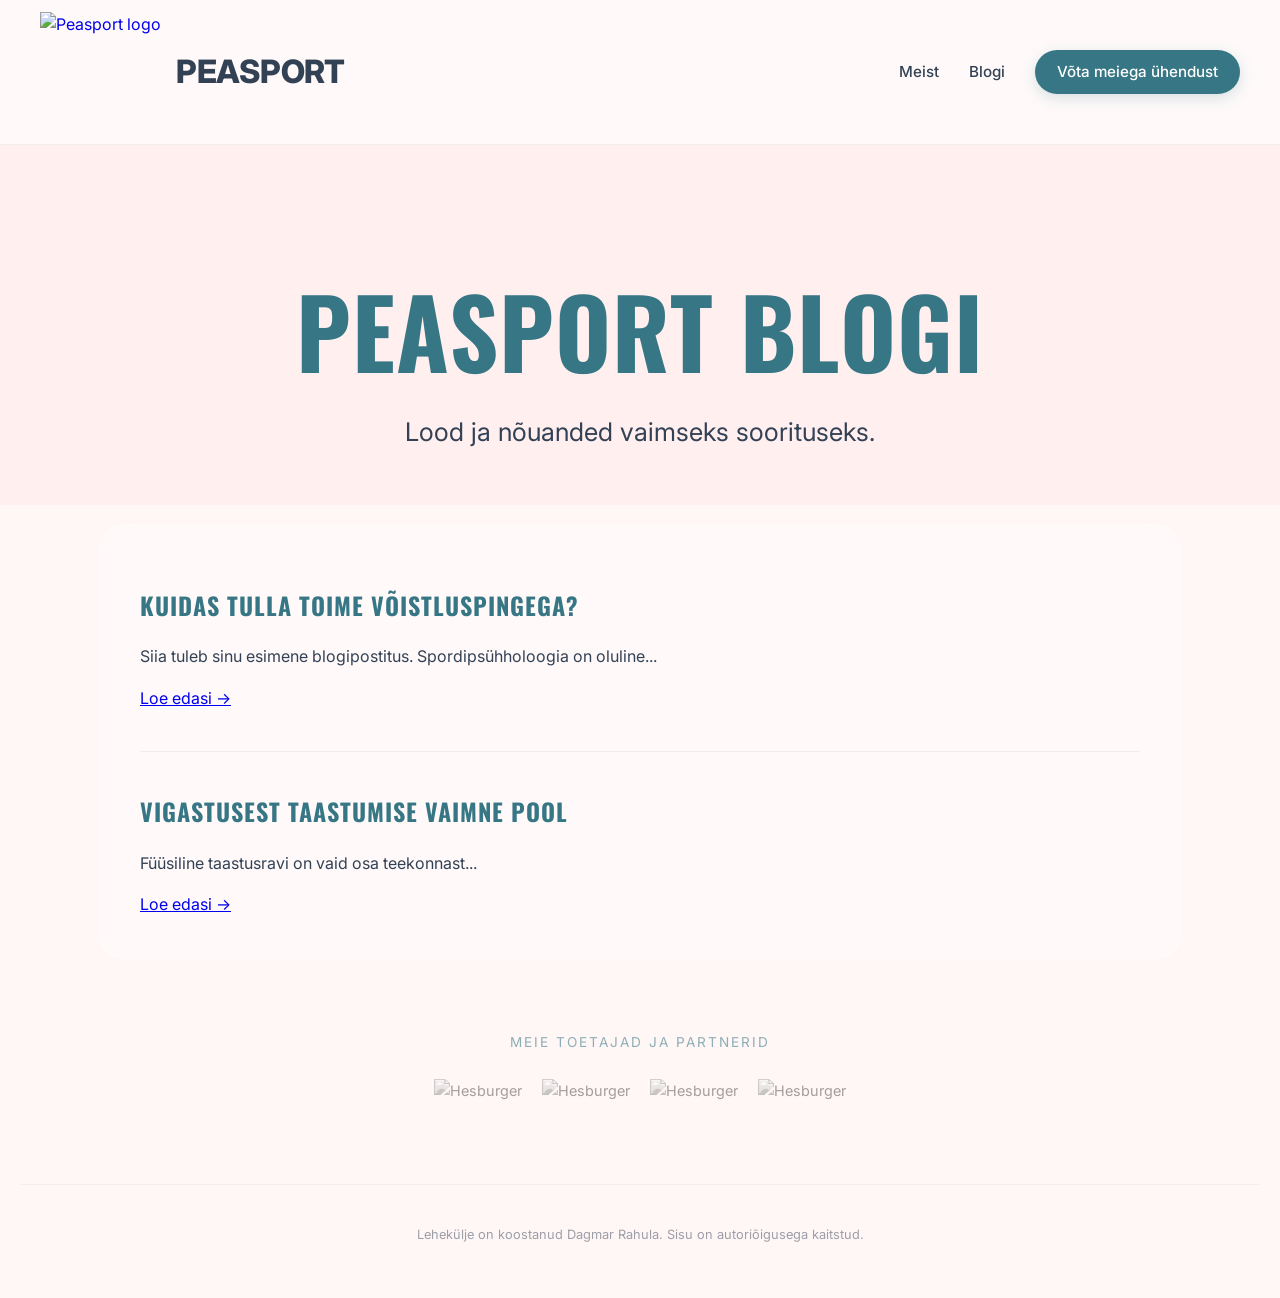
==== blogi.html @ 39c84404 "Merge remote-tracking branch 'origin/Dakku-proov'" ====
<!DOCTYPE html>
<html lang="et">
<head>
    <meta charset="UTF-8">
    <meta name="viewport" content="width=device-width, initial-scale=1.0">
    <title>Blogi - Peasport</title>
    <link rel="stylesheet" href="style.css">
</head>
<body>
    <nav class="navbar">
        <a href="index.html" class="logo-container">
            <img src="pildid/peasport.png" alt="Peasport logo">
            <span class="logo-text">Peasport</span>
        </a>
        <div class="nav-right">
            <a href="meist.html">Meist</a>
            <a href="blogi.html">Blogi</a>
            <a href="index.html#kontakt" class="nav-contact-btn">Võta meiega ühendust</a>
        </div>
    </nav>

    <main class="main-content">
        <section class="hero" style="min-height: 40vh;">
            <h1>Peasport <span class="gradient-text">Blogi</span></h1>
            <p>Lood ja nõuanded vaimseks soorituseks.</p>
        </section>

        <section class="blog-content">
            <div class="glass-container">
                <article class="blog-post">
                    <h2>Kuidas tulla toime võistluspingega?</h2>
                    <p>Siia tuleb sinu esimene blogipostitus. Spordipsühholoogia on oluline...</p>
                    <a href="#" class="read-more">Loe edasi →</a>
                </article>
                <hr style="margin: 40px 0; border: 0; border-top: 1px solid rgba(0,0,0,0.05);">
                <article class="blog-post">
                    <h2>Vigastusest taastumise vaimne pool</h2>
                    <p>Füüsiline taastusravi on vaid osa teekonnast...</p>
                    <a href="#" class="read-more">Loe edasi →</a>
                </article>
            </div>
        </section>
    </main>

    <footer class="footer">
        <div class="footer-partners">
            <p>Meie toetajad ja partnerid</p>
            <div class="partner-logos">
                <img src="pildid/toetaja.png" alt="Hesburger">
                <img src="pildid/toetaja.png" alt="Hesburger">
                <img src="pildid/toetaja.png" alt="Hesburger">
                <img src="pildid/toetaja.png" alt="Hesburger">
            </div>
        </div>
        <p class="copyright">Lehekülje on koostanud Dagmar Rahula. Sisu on autoriõigusega kaitstud.</p>
    </footer>
    <script src="funk.js"></script>
</body>
</html>
---- style.css ----
/* 1. FONDI IMPORT JA MUUTUJAD */
@import url('https://fonts.googleapis.com/css2?family=Inter:wght@400;500;700;800&family=Oswald:wght@500;700&display=swap');

:root {
    --primary-blue: #cff9ff;
    --primary-pink: #f0d8fd;
    --brand-dark: #377684;
    --text-main: #334155;
    --bg-gradient: rgba(255, 197, 197, 0.15);


    /* tausta värvikood #ffc5c5 */

/* 2. ÜLDINE STIIL */
body {
    margin: 0;
    padding: 0;
    font-family: 'Inter', sans-serif;
    background: var(--bg-gradient);
    color: var(--text-main);
    min-height: 100vh;
    line-height: 1.6;
}

h1, h2, h3 {
    font-family: 'Oswald', sans-serif;
    text-transform: uppercase;
    color: var(--brand-dark);
    letter-spacing: 1px;
}

.gradient-text {
    color: var(--brand-dark);
    display: inline-block;
}

/* 3. NAVBAR (Läbikumav ja modernne) */
.navbar {
    display: flex;
    justify-content: space-between;
    align-items: center;
    padding: 12px 40px;
    background-color: rgba(255, 255, 255, 0.4); 
    backdrop-filter: blur(12px);
    -webkit-backdrop-filter: blur(12px);
    border-bottom: 1px solid rgba(0, 0, 0, 0.05);
    width: 100%;
    box-sizing: border-box;
    position: sticky;
    top: 0;
    z-index: 1000;
}

.main-content {
    padding: 0;
    margin: 0;
    max-width: none;
}

.logo-container {
    display: flex;
    align-items: center;
    text-decoration: none;
}

.logo-container img {
    height: 120px;
    width: auto;
    margin-right: 15px;
}

.logo-text {
    font-family: 'League Spartan', 'Inter', sans-serif;
    font-weight: 800;
    font-size: calc(1.7rem + 5px);
    letter-spacing: -0.5px;
    color: var(--text-main);
    text-transform: uppercase;
}

.nav-right {
    display: flex;
    align-items: center;
    gap: 30px;
}

.nav-right a {
    text-decoration: none;
    color: #334155;
    font-weight: 500;
    font-size: 0.95rem;
    transition: all 0.3s ease;
}

.nav-right a:hover {
    color: #ec4899;
}

.nav-contact-btn {
    background: var(--brand-dark);
    color: white !important;
    padding: 10px 22px;
    border-radius: 50px;
    box-shadow: 0 4px 15px rgba(55, 118, 132, 0.2);
}

.nav-contact-btn:hover {
    transform: translateY(-2px);
    box-shadow: 0 6px 20px rgba(55, 118, 132, 0.3);
    filter: brightness(1.1);
}

/* 4. HERO SEKTSIOON (Roosa fookusega taust) */
.hero {
    min-height: 100vh;
    display: flex;
    flex-direction: column;
    justify-content: center; /* Tsentreerib vertikaalselt */
    align-items: center;     /* Tsentreerib horisontaalselt */
    text-align: center;
    padding: 40px;
    margin: 0;
    box-sizing: border-box;
    background: var(--bg-gradient);

}

.hero h1 {
    /* Oluliselt suurem tekst suurte ekraanide jaoks */
    font-size: clamp(3.5rem, 8vw, 6rem); 
    line-height: 1.1;
    margin-bottom: 30px;
    max-width: 1200px; /* Ei lase lausel liiga laiaks minna */
}

.hero p {
    /* Suurem ja loetavam alustekst */
    font-size: clamp(1.2rem, 2vw, 1.8rem);
    max-width: 800px;
    margin: 0 auto;
    color: var(--text-main);
}

/* 5. UUS: MIS ON PEASPORT SEKTIOSON (Hele sinine) */
.about-section {
    margin-top: 0; 
    padding: 80px 30px;
    background-color: rgba(70, 157, 214, 0.4); 
    backdrop-filter: blur(10px);
    padding: 80px 30px;
    margin: -1px 0 0 0;  /* -1px nihutab sektsiooni õrnalt üles, et peita igasugune vahe */
    border-radius: 0;    /* Eemalda ümarad nurgad ülaosast */
    text-align: center;
}

.about-section h2 {
    font-size: 2.2rem;
    margin-bottom: 20px;
}

.about-section p {
    font-size: 1.15rem;
    max-width: 800px;
    margin: 0 auto;
}

/* 6. TEENUSTE JA ISIKUTE KAARDID */
.services {
    display: flex;
    justify-content: center;
    gap: 25px;
    margin-top: 40px;
    flex-wrap: wrap;
}

.service-card, .isik-kaart {
    background: rgba(255, 255, 255, 0.85);
    border-radius: 16px;
    box-shadow: 0 8px 16px rgba(0, 0, 0, 0.05);
    transition: transform 0.3s ease;
}

.service-card:hover, .isik-kaart:hover {
    transform: translateY(-5px);
}

.service-card {
    padding: 30px;
    width: 280px;
    border: 1px solid rgba(255, 255, 255, 0.5);
}

.isik-kaart {
    display: flex;
    max-width: 800px;
    margin: 0 auto 30px auto;
    overflow: hidden;
}

.isik-kaart img {
    width: 220px;
    object-fit: cover;
}

.isik-info {
    padding: 30px;
}

/* 7. KONTAKTIVORM JA NUPUD */
.contact-form {
    background: rgba(255, 255, 255, 0.85);
    padding: 40px;
    border-radius: 20px;
    max-width: 500px;
    margin: 40px auto;
    display: flex;
    flex-direction: column;
    gap: 15px;
}

.contact-form input, .contact-form textarea {
    padding: 12px;
    border: 1px solid #e2e8f0;
    border-radius: 10px;
    font-family: inherit;
}

.cta-button {
    background-color: var(--primary-blue);
    color: white;
    padding: 14px 28px;
    border-radius: 12px;
    text-decoration: none;
    font-weight: bold;
    text-align: center;
    text-transform: uppercase;
    transition: background-color 0.3s;
}

.cta-button:hover {
    background-color: #0284c7;
}

/* 8. HÕLJUV MENÜÜ (FAB) */
.floating-menu {
    position: fixed;
    bottom: 30px;
    right: 30px;
    z-index: 2000;
}

.social-icons {
    display: flex;
    flex-direction: column;
    gap: 12px;
    opacity: 0;
    visibility: hidden;
    transform: translateY(20px);
    transition: all 0.3s ease;
}

.floating-menu:hover .social-icons {
    opacity: 1;
    visibility: visible;
    transform: translateY(0);
}

.fab-button, .icon {
    width: 56px;
    height: 56px;
    border-radius: 50%;
    background-color: var(--brand-dark);
    color: white;
    display: flex;
    justify-content: center;
    align-items: center;
    text-decoration: none;
    box-shadow: 0 4px 12px rgba(0,0,0,0.2);
}

.icon:hover {
    background-color: var(--primary-blue);
}

.footer {
    padding: 40px 20px;
    text-align: center;
    font-size: 0.9rem;
    color: var(--text-main);
    opacity: 0.8;
}

/* --- MILLAL PÖÖRDUDA SEKTIOSON --- */
.when-to-reach-out {
    padding: 80px 40px;
    max-width: 1200px;
    margin: 0 auto;
    text-align: center;
}

.when-to-reach-out h2 {
    font-size: 2.5rem;
    margin-bottom: 50px;
    color: var(--brand-dark);
}

.reach-out-grid {
    display: grid;
    /* Tekitab 3 võrdset tulpa, mobiilis lükkab üksteise alla */
    grid-template-columns: repeat(auto-fit, minmax(300px, 1fr)); 
    gap: 25px;
}

.reach-out-card {
    background: rgba(255, 255, 255, 0.5); /* Läbikumav klaasiefekt */
    backdrop-filter: blur(8px);
    padding: 35px;
    border-radius: 20px;
    border: 1px solid rgba(255, 255, 255, 0.3);
    transition: all 0.3s ease;
    text-align: left; /* Tekst on vasakul nagu su pildil */
}

.reach-out-card:hover {
    transform: translateY(-10px);
    background: rgba(255, 255, 255, 0.8);
    box-shadow: 0 15px 30px rgba(0, 0, 0, 0.05);
}

.reach-out-card h3 {
    font-size: 1.4rem;
    margin-bottom: 15px;
    color: var(--brand-dark);
}

.reach-out-card p {
    font-size: 1rem;
    line-height: 1.6;
    color: var(--text-main);
}

/* --- FOOTER LOGOD --- */
.footer-partners {
    margin-bottom: 40px;
    padding-bottom: 30px;
    border-bottom: 1px solid rgba(0, 0, 0, 0.05); /* Õrn eraldusjoon */
}

.footer-partners p {
    font-size: 0.85rem;
    text-transform: uppercase;
    letter-spacing: 2px;
    color: var(--brand-dark);
    margin-bottom: 25px;
    opacity: 0.7;
}

.partner-logos {
    display: flex;
    justify-content: center; /* Logod keskel */
    align-items: center;
    gap: 20px; /* Vahe logode vahel */
    flex-wrap: wrap; /* Mobiilis lükkab logod mitmele reale */
}

.partner-logos img {
    height: 75px; /* Reguleeri siit logode suurust */
    width: auto;
    filter: grayscale(100%); /* Muudab logod halliks, et oleks elegantsem */
    opacity: 0.6;
    transition: all 0.3s ease;
}

.partner-logos img:hover {
    filter: grayscale(0%); /* Hiirega peale minnes tuleb värv tagasi */
    opacity: 1;
    transform: scale(1.05);
}

.copyright {
    font-size: 0.8rem;
    opacity: 0.6;
}

/* --- KONTAKTEERUMISE SEKTIOSON --- */
.contact-section {
    padding: 80px 20px;
    max-width: 600px; /* Hoiab vormi kitsa ja tsentreerituna */
    margin: 40px auto;
    text-align: center;
}

.contact-section h2 {
    font-size: 2.5rem;
    margin-bottom: 40px;
    color: var(--brand-dark);
}

.contact-form {
    background: rgba(255, 255, 255, 0.4); /* Translucent efekt */
    backdrop-filter: blur(15px);
    padding: 40px;
    border-radius: 24px;
    border: 1px solid rgba(255, 255, 255, 0.3);
    display: flex;
    flex-direction: column;
    gap: 20px;
    text-align: left;
}

.form-group {
    display: flex;
    flex-direction: column;
    gap: 8px;
}

.form-group label {
    font-weight: 600;
    font-size: 0.9rem;
    color: var(--brand-dark);
}

.contact-form input, 
.contact-form textarea {
    padding: 14px;
    border-radius: 12px;
    border: 1px solid rgba(0, 0, 0, 0.1);
    background: rgba(255, 255, 255, 0.8);
    font-family: inherit;
    font-size: 1rem;
    transition: border-color 0.3s;
}

.contact-form input:focus, 
.contact-form textarea:focus {
    outline: none;
    border-color: var(--primary-blue);
    box-shadow: 0 0 0 3px rgba(14, 165, 233, 0.1);
}

.submit-btn {
    background: var(--brand-dark);
    color: white;
    padding: 10px 22px;
    border: none;
    border-radius: 50px;
    font-weight: 700;
    font-size: 1rem;
    cursor: pointer;
    transition: transform 0.3s, box-shadow 0.3s;
    margin-top: 10px;
    box-shadow: 0 4px 15px rgba(55, 118, 132, 0.2);
}

.submit-btn:hover {
    transform: translateY(-2px);
    box-shadow: 0 6px 20px rgba(55, 118, 132, 0.3);
    filter: brightness(1.1);
}

html {
    scroll-behavior: smooth;
}

/* Üldine klaasiefektiga konteiner */
.glass-container {
    background: rgba(255, 255, 255, 0.4); 
    backdrop-filter: blur(15px);
    border-radius: 24px;
    border: 1px solid rgba(255, 255, 255, 0.3);
    padding: 40px;
    margin: 20px auto;
    max-width: 1000px;
}

/* Gradiendiga tekst, mida nägime su heros */
.gradient-text {
    color: var(--brand-dark);
    font-weight: 800;
}

/* --- PORTREE- JA KITSAM MEESKONNA KAART --- */
.team-member-card {
    display: flex;
    gap: 40px;
    background: rgba(255, 255, 255, 0.4);
    backdrop-filter: blur(15px);
    padding: 35px;
    border-radius: 24px;
    border: 1px solid rgba(255, 255, 255, 0.3);
    margin-bottom: 30px;
    align-items: flex-start;
}

/* Vasak tulp: Kitsam (200px) */
.member-sidebar {
    width: 200px; /* Vähendatud laius */
    flex-shrink: 0;
    text-align: center; /* Sisu tsentreerimine pildi alla */
}

/* Püstine pilt */
.member-img {
    width: 100%;
    height: 250px; /* Sundib portree kõrguse */
    aspect-ratio: 4 / 5; /* Sundib portree aspekti */
    object-fit: cover; /* Vältib moonutusi */
    border-radius: 16px;
    margin-bottom: 12px; /* Väiksem marginaal */
    box-shadow: 0 8px 15px rgba(0,0,0,0.1);
}

.member-sidebar h3 {
    font-size: 1.3rem; /* Väiksem font */
    margin-bottom: 4px; /* Väiksem marginaal */
    color: var(--brand-dark);
}

.degree {
    font-size: 0.8rem; /* Väiksem font */
    font-weight: 600;
    color: var(--primary-blue);
    margin-bottom: 12px; /* Väiksem marginaal */
}

.member-socials {
    display: flex;
    justify-content: center;
    gap: 8px; /* Kompaktsem vahe */
    width: 100%; /* Võtab tulba laiuse */
    padding: 0 10px; /* Väike polsterdus */
}

.social-icon {
    font-size: 0.75rem; /* Väiksem font */
    text-decoration: none;
    color: var(--primary-pink);
    border: 1px solid var(--primary-pink);
    padding: 3px 8px; /* Kompaktsem polsterdus */
    border-radius: 20px;
    transition: 0.3s;
    flex: 1; /* Nupud võtavad võrdse ruumi, kuid kitsas konteineris */
    max-width: 60px; /* Piirab nupu laiust */
}

.social-icon:hover {
    background: var(--primary-pink);
    color: white;
}

/* Parem tulp: Tekst */
.member-content {
    flex-grow: 1;
    padding-top: 5px;
}

.member-content p {
    margin-bottom: 20px;
    line-height: 1.7;
    text-align: left;
    color: #334155;
}

/* Mobiili vaade */
@media (max-width: 768px) {
    .team-member-card {
        flex-direction: column;
        align-items: center;
        gap: 20px;
    }
    .member-sidebar {
        width: 100%;
        max-width: 300px; /* Piirab laiust mobiilis */
    }
    .member-img {
        height: auto;
        aspect-ratio: unset;
    }
}

/* --- INSTAGRAMI GRIDI STIILID --- */
.instagram-section {
    padding: 80px 40px;
    background: rgba(255, 255, 255, 0.2);
    backdrop-filter: blur(5px);
    text-align: center;
}

.section-header {
    margin-bottom: 40px;
}

.section-header h2 {
    font-size: 2.2rem;
    margin-bottom: 5px;
}

.section-header p {
    font-weight: 600;
    color: var(--primary-pink);
    letter-spacing: 1px;
}

.instagram-grid {
    display: grid;
    /* 5 veergu suurel ekraanil, 2 veergu mobiilis */
    grid-template-columns: repeat(2, 1fr);
    gap: 15px;
    max-width: 1200px;
    margin: 0 auto;
}

@media (min-width: 768px) {
    .instagram-grid {
        grid-template-columns: repeat(3, 1fr);
    }
}

@media (min-width: 1024px) {
    .instagram-grid {
        grid-template-columns: repeat(5, 1fr);
    }
}

.insta-card {
    position: relative;
    aspect-ratio: 4/5;
    overflow: hidden;
    border-radius: 12px;
    background: #f1f5f9;
    box-shadow: 0 4px 12px rgba(0, 0, 0, 0.05);
    transition: transform 0.3s ease;
}

.insta-card img {
    width: 100%;
    height: 100%;
    object-fit: cover;
    transition: transform 0.5s ease;
}

.insta-card:hover {
    transform: translateY(-5px);
}

.insta-card:hover img {
    transform: scale(1.1);
}

.insta-overlay {
    position: absolute;
    inset: 0;
    background: rgba(0, 0, 0, 0.3);
    display: flex;
    align-items: center;
    justify-content: center;
    opacity: 0;
    transition: opacity 0.3s ease;
}

.insta-card:hover .insta-overlay {
    opacity: 1;
}

.instagram-footer {
    margin-top: 40px;
}

.insta-btn {
    display: inline-block;
    padding: 12px 30px;
    border: 2px solid var(--primary-pink);
    color: var(--primary-pink);
    text-decoration: none;
    font-weight: 700;
    border-radius: 50px;
    transition: all 0.3s ease;
}

.insta-btn:hover {
    background: var(--primary-pink);
    color: white;
    box-shadow: 0 5px 15px rgba(236, 72, 153, 0.3);
}

.loader {
    grid-column: 1 / -1;
    padding: 40px;
    font-style: italic;
    opacity: 0.6;
}
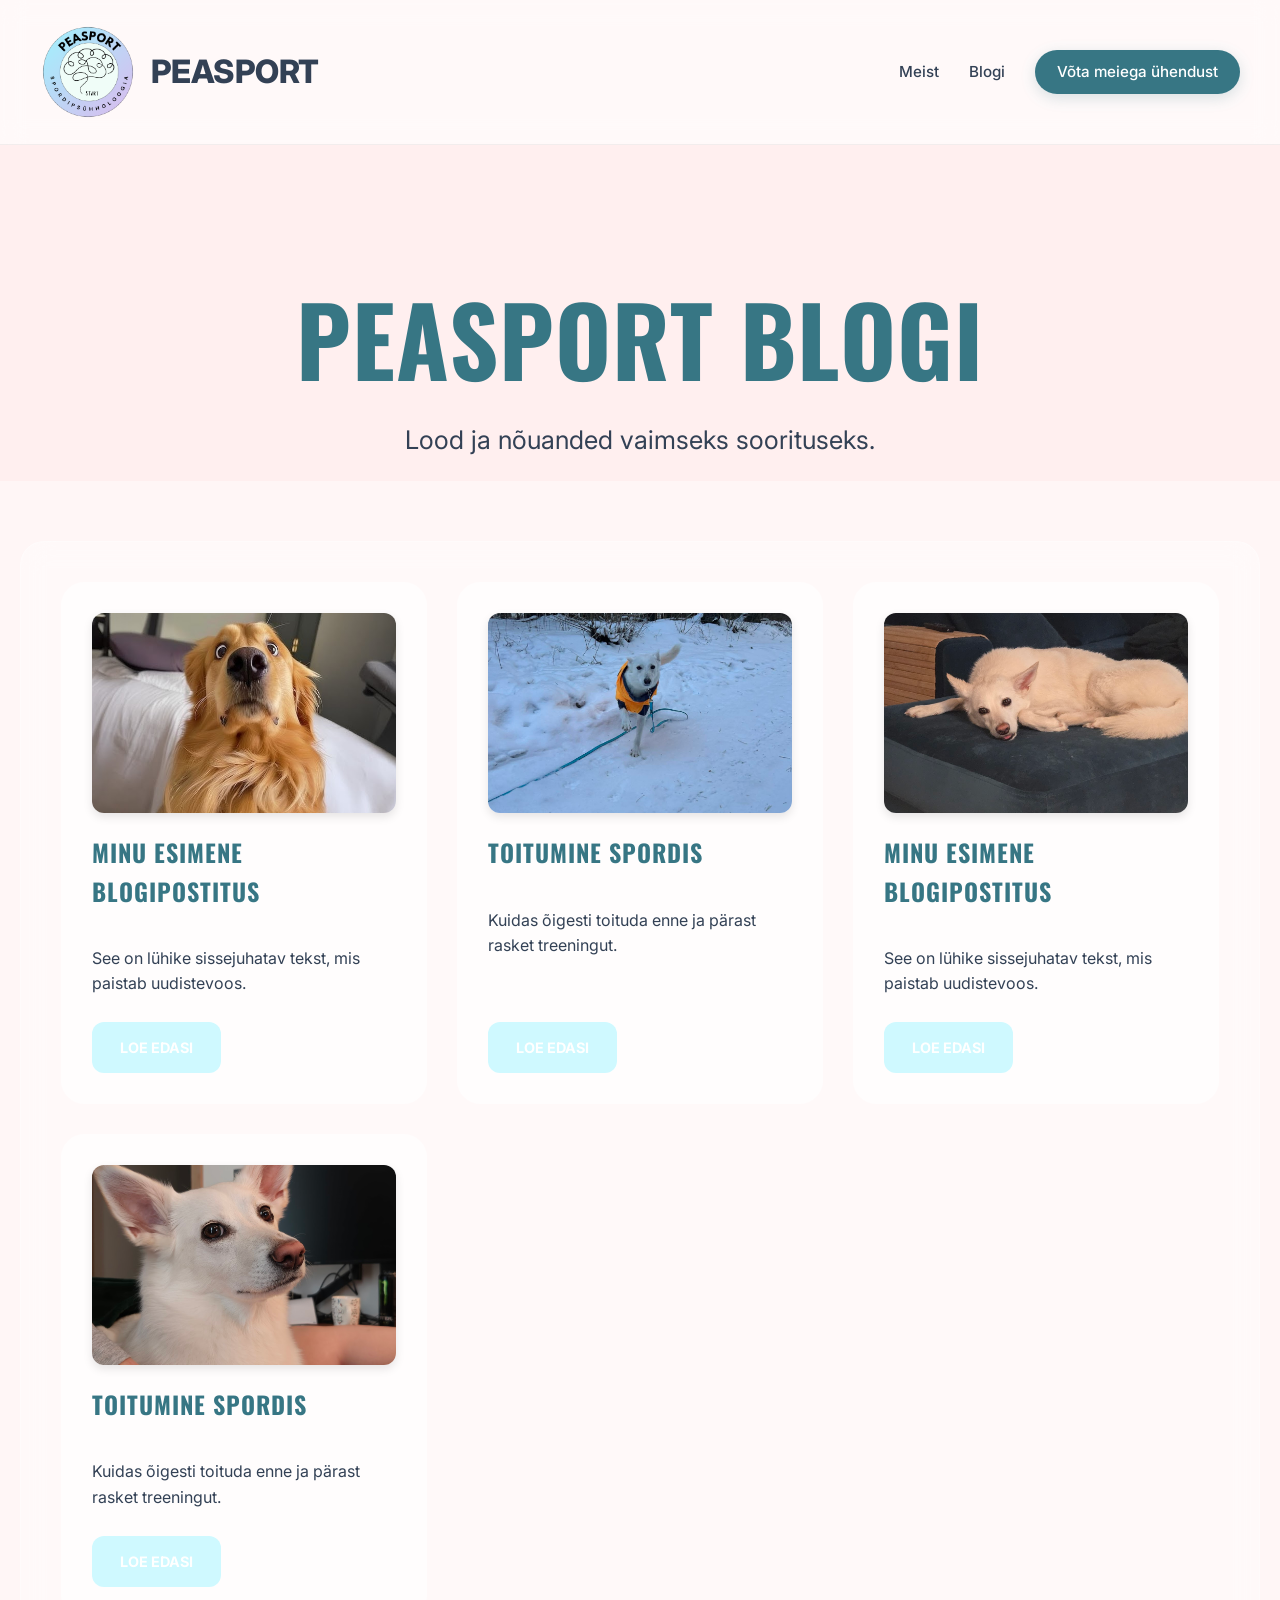
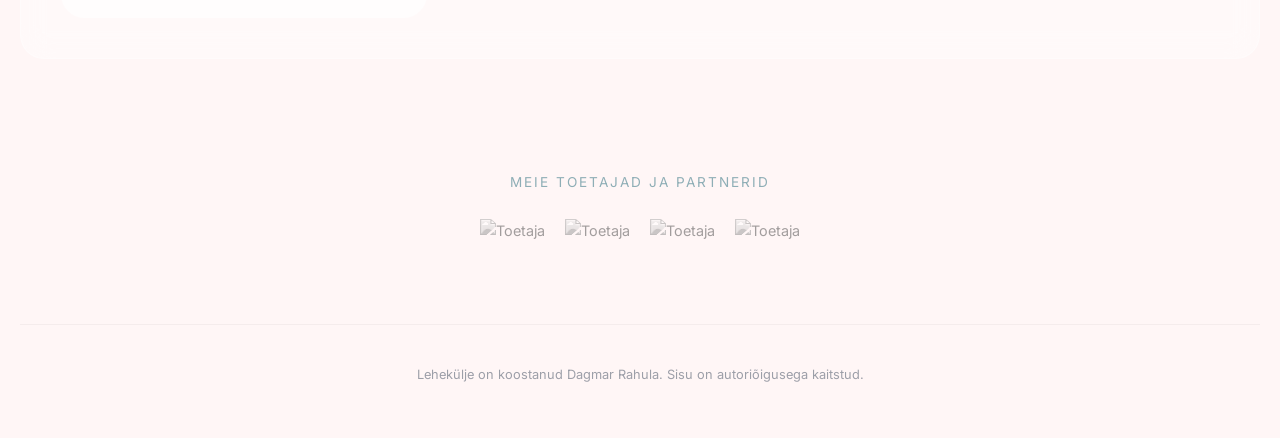
==== commit 79cf20e0: "Blogi prototüüp" ====
--- a/blogi.html
+++ b/blogi.html
@@ -9,7 +9,7 @@
 <body>
     <nav class="navbar">
         <a href="index.html" class="logo-container">
-            <img src="pildid/peasport.png" alt="Peasport logo">
+            <img src="assets/img/peasport.png" alt="Peasport logo">
             <span class="logo-text">Peasport</span>
         </a>
         <div class="nav-right">
@@ -20,24 +20,14 @@
     </nav>
 
     <main class="main-content">
-        <section class="hero" style="min-height: 40vh;">
+        <section id="blog-hero" class="hero" style="min-height: 25vh; padding: 60px 20px 20px;">
             <h1>Peasport <span class="gradient-text">Blogi</span></h1>
             <p>Lood ja nõuanded vaimseks soorituseks.</p>
         </section>
 
-        <section class="blog-content">
-            <div class="glass-container">
-                <article class="blog-post">
-                    <h2>Kuidas tulla toime võistluspingega?</h2>
-                    <p>Siia tuleb sinu esimene blogipostitus. Spordipsühholoogia on oluline...</p>
-                    <a href="#" class="read-more">Loe edasi →</a>
-                </article>
-                <hr style="margin: 40px 0; border: 0; border-top: 1px solid rgba(0,0,0,0.05);">
-                <article class="blog-post">
-                    <h2>Vigastusest taastumise vaimne pool</h2>
-                    <p>Füüsiline taastusravi on vaid osa teekonnast...</p>
-                    <a href="#" class="read-more">Loe edasi →</a>
-                </article>
+        <section class="blog-content" style="padding: 40px 20px;">
+            <div id="blog-container" class="glass-container" style="text-align: center; min-height: 200px;">
+                <p>Laen postitusi...</p>
             </div>
         </section>
     </main>
@@ -46,14 +36,19 @@
         <div class="footer-partners">
             <p>Meie toetajad ja partnerid</p>
             <div class="partner-logos">
-                <img src="pildid/toetaja.png" alt="Hesburger">
-                <img src="pildid/toetaja.png" alt="Hesburger">
-                <img src="pildid/toetaja.png" alt="Hesburger">
-                <img src="pildid/toetaja.png" alt="Hesburger">
+                <img src="assets/img/toetaja.png" alt="Toetaja">
+                <img src="assets/img/toetaja.png" alt="Toetaja">
+                <img src="assets/img/toetaja.png" alt="Toetaja">
+                <img src="assets/img/toetaja.png" alt="Toetaja">
             </div>
         </div>
         <p class="copyright">Lehekülje on koostanud Dagmar Rahula. Sisu on autoriõigusega kaitstud.</p>
     </footer>
+    
+    <script src="https://cdn.jsdelivr.net/npm/marked/marked.min.js"></script>
+    
+    <script src="blog-loader.js"></script>
+    
     <script src="funk.js"></script>
 </body>
 </html>
--- a/style.css
+++ b/style.css
@@ -7,8 +7,7 @@
     --brand-dark: #377684;
     --text-main: #334155;
     --bg-gradient: rgba(255, 197, 197, 0.15);
-
-
+}
     /* tausta värvikood #ffc5c5 */
 
 /* 2. ÜLDINE STIIL */
@@ -164,44 +163,6 @@
     margin: 0 auto;
 }
 
-/* 6. TEENUSTE JA ISIKUTE KAARDID */
-.services {
-    display: flex;
-    justify-content: center;
-    gap: 25px;
-    margin-top: 40px;
-    flex-wrap: wrap;
-}
-
-.service-card, .isik-kaart {
-    background: rgba(255, 255, 255, 0.85);
-    border-radius: 16px;
-    box-shadow: 0 8px 16px rgba(0, 0, 0, 0.05);
-    transition: transform 0.3s ease;
-}
-
-.service-card:hover, .isik-kaart:hover {
-    transform: translateY(-5px);
-}
-
-.service-card {
-    padding: 30px;
-    width: 280px;
-    border: 1px solid rgba(255, 255, 255, 0.5);
-}
-
-.isik-kaart {
-    display: flex;
-    max-width: 800px;
-    margin: 0 auto 30px auto;
-    overflow: hidden;
-}
-
-.isik-kaart img {
-    width: 220px;
-    object-fit: cover;
-}
-
 .isik-info {
     padding: 30px;
 }
@@ -470,44 +431,13 @@
     border: 1px solid rgba(255, 255, 255, 0.3);
     padding: 40px;
     margin: 20px auto;
-    max-width: 1000px;
+    max-width: 1200px; /* MUUDETUD: enne oli 1000px */
 }
 
 /* Gradiendiga tekst, mida nägime su heros */
 .gradient-text {
     color: var(--brand-dark);
     font-weight: 800;
-}
-
-/* --- PORTREE- JA KITSAM MEESKONNA KAART --- */
-.team-member-card {
-    display: flex;
-    gap: 40px;
-    background: rgba(255, 255, 255, 0.4);
-    backdrop-filter: blur(15px);
-    padding: 35px;
-    border-radius: 24px;
-    border: 1px solid rgba(255, 255, 255, 0.3);
-    margin-bottom: 30px;
-    align-items: flex-start;
-}
-
-/* Vasak tulp: Kitsam (200px) */
-.member-sidebar {
-    width: 200px; /* Vähendatud laius */
-    flex-shrink: 0;
-    text-align: center; /* Sisu tsentreerimine pildi alla */
-}
-
-/* Püstine pilt */
-.member-img {
-    width: 100%;
-    height: 250px; /* Sundib portree kõrguse */
-    aspect-ratio: 4 / 5; /* Sundib portree aspekti */
-    object-fit: cover; /* Vältib moonutusi */
-    border-radius: 16px;
-    margin-bottom: 12px; /* Väiksem marginaal */
-    box-shadow: 0 8px 15px rgba(0,0,0,0.1);
 }
 
 .member-sidebar h3 {
@@ -546,19 +476,6 @@
 .social-icon:hover {
     background: var(--primary-pink);
     color: white;
-}
-
-/* Parem tulp: Tekst */
-.member-content {
-    flex-grow: 1;
-    padding-top: 5px;
-}
-
-.member-content p {
-    margin-bottom: 20px;
-    line-height: 1.7;
-    text-align: left;
-    color: #334155;
 }
 
 /* Mobiili vaade */
@@ -688,4 +605,175 @@
     padding: 40px;
     font-style: italic;
     opacity: 0.6;
+}
+
+/* --- MEESKONNA LÕPLIK STIIL (VOOLAV TEKST + LAIEMAD KASTID) --- */
+
+#team-container {
+    display: grid;
+    grid-template-columns: 1fr 1fr; /* Sunnib kaks kasti võrdselt laiali */
+    gap: 40px;
+    width: 100%;
+    padding: 10px 0;
+    align-items: start;
+}
+
+.team-member-card {
+    background: rgba(255, 255, 255, 0.4);
+    backdrop-filter: blur(15px);
+    padding: 35px;
+    border-radius: 24px;
+    border: 1px solid rgba(255, 255, 255, 0.3);
+    display: block !important; /* Kohustuslik voolamiseks */
+}
+
+/* Pilt ja nupud ühes kastis vasakul */
+.member-float-box {
+    float: left;
+    width: 210px; /* Fikseeritud laius pildile ja nuppudele */
+    margin: 0 30px 10px 0; /* Suurem vahe pildi ja teksti vahel */
+    text-align: center;
+}
+
+.member-img {
+    width: 100%;
+    height: 280px !important; /* MUUDETUD: Fikseeritud kõrgus teeb pildid IDENTSEKS */
+    object-fit: cover; /* Tagab, et pilt ei läheks näost laiaks/peenikeseks */
+    border-radius: 12px;
+    box-shadow: 0 8px 15px rgba(0,0,0,0.1);
+    margin-bottom: 15px; /* Vahe pildi ja nuppude vahel */
+}
+
+.member-socials {
+    display: flex;
+    justify-content: center;
+    gap: 8px;
+    flex-wrap: wrap; /* Kui ei mahu, lähevad kahereale */
+}
+
+.social-icon {
+    font-size: 0.75rem;
+    text-decoration: none;
+    color: var(--brand-dark);
+    border: 1px solid var(--brand-dark);
+    padding: 5px 12px;
+    border-radius: 20px;
+    font-weight: 600;
+    transition: 0.3s ease;
+}
+
+.social-icon:hover {
+    background: var(--brand-dark);
+    color: white;
+}
+
+/* Nimi, eriala ja tekst */
+.member-name {
+    margin: 0 0 5px 0;
+    font-size: 1.6rem;
+    color: var(--brand-dark);
+    padding-top: 5px;
+}
+
+.degree {
+    display: block;
+    font-size: 0.95rem;
+    font-weight: 600;
+    color: var(--brand-dark);
+    margin-bottom: 20px; /* Teeb tiitli ja põhiteksti vahele ruumi */
+}
+
+.member-content {
+    line-height: 1.6;
+    color: #334155;
+    font-size: 0.95rem;
+}
+
+.member-content p {
+    margin-top: 0;
+}
+
+/* Mobiilivaade */
+@media (max-width: 900px) {
+    #team-container { grid-template-columns: 1fr; }
+    .glass-container { padding: 20px; }
+}
+
+@media (max-width: 650px) {
+    .member-float-box {
+        float: none;
+        width: 100%;
+        margin: 0 0 20px 0;
+    }
+    .member-img {
+        width: 220px; /* Mobiilis teeb pildi natuke kitsamaks */
+        margin: 0 auto 15px auto;
+        display: block;
+    }
+    .team-member-card { text-align: center; }
+}
+
+/* --- PEASPORT OÜ TSENTREERIMINE --- */
+.company-footer {
+    text-align: center;
+    margin-top: 60px;
+    padding: 40px;
+    background: rgba(255, 255, 255, 0.2);
+    border-radius: 20px;
+}
+
+.company-description {
+    max-width: 800px;
+    margin: 0 auto 30px auto;
+    text-align: center;
+}
+
+.company-description h2 {
+    color: var(--brand-dark);
+}
+
+.company-info {
+    display: flex;
+    justify-content: center;
+    gap: 30px;
+    flex-wrap: wrap;
+    font-size: 0.9rem;
+    opacity: 0.9;
+}
+
+/* Mobiilivaade */
+@media (max-width: 768px) {
+    #team-container { grid-template-columns: 1fr; }
+    .member-img { width: 100%; height: auto; aspect-ratio: 4/5; float: none; margin: 0 0 20px 0; }
+    .team-member-card { text-align: center; }
+    .member-socials { justify-content: center; }
+}
+
+/* Blogi täisvaate stiilid */
+.blog-post-full {
+    text-align: left;
+    background: rgba(255, 255, 255, 0.7);
+    backdrop-filter: blur(15px);
+    padding: 60px; /* Rohkem ruumi ümber teksti */
+    border-radius: 32px;
+    box-shadow: 0 15px 40px rgba(0, 0, 0, 0.05);
+    font-size: 1.15rem; /* Veidi suurem tekst mugavaks lugemiseks */
+    line-height: 1.8;
+    color: var(--text-main);
+}
+
+/* Pildid blogi teksti sees */
+.blog-post-full img {
+    max-width: 100%; /* Pilt ei lähe kunagi kastist välja */
+    height: auto;
+    display: block;
+    margin: 30px auto; /* Paigutab pildi keskele ja teeb vahet tekstiga */
+    border-radius: 16px;
+    box-shadow: 0 8px 20px rgba(0, 0, 0, 0.1);
+}
+
+/* Pealkirjad postituse sees */
+.blog-post-full h1, .blog-post-full h2 {
+    margin-top: 40px;
+    margin-bottom: 20px;
 }
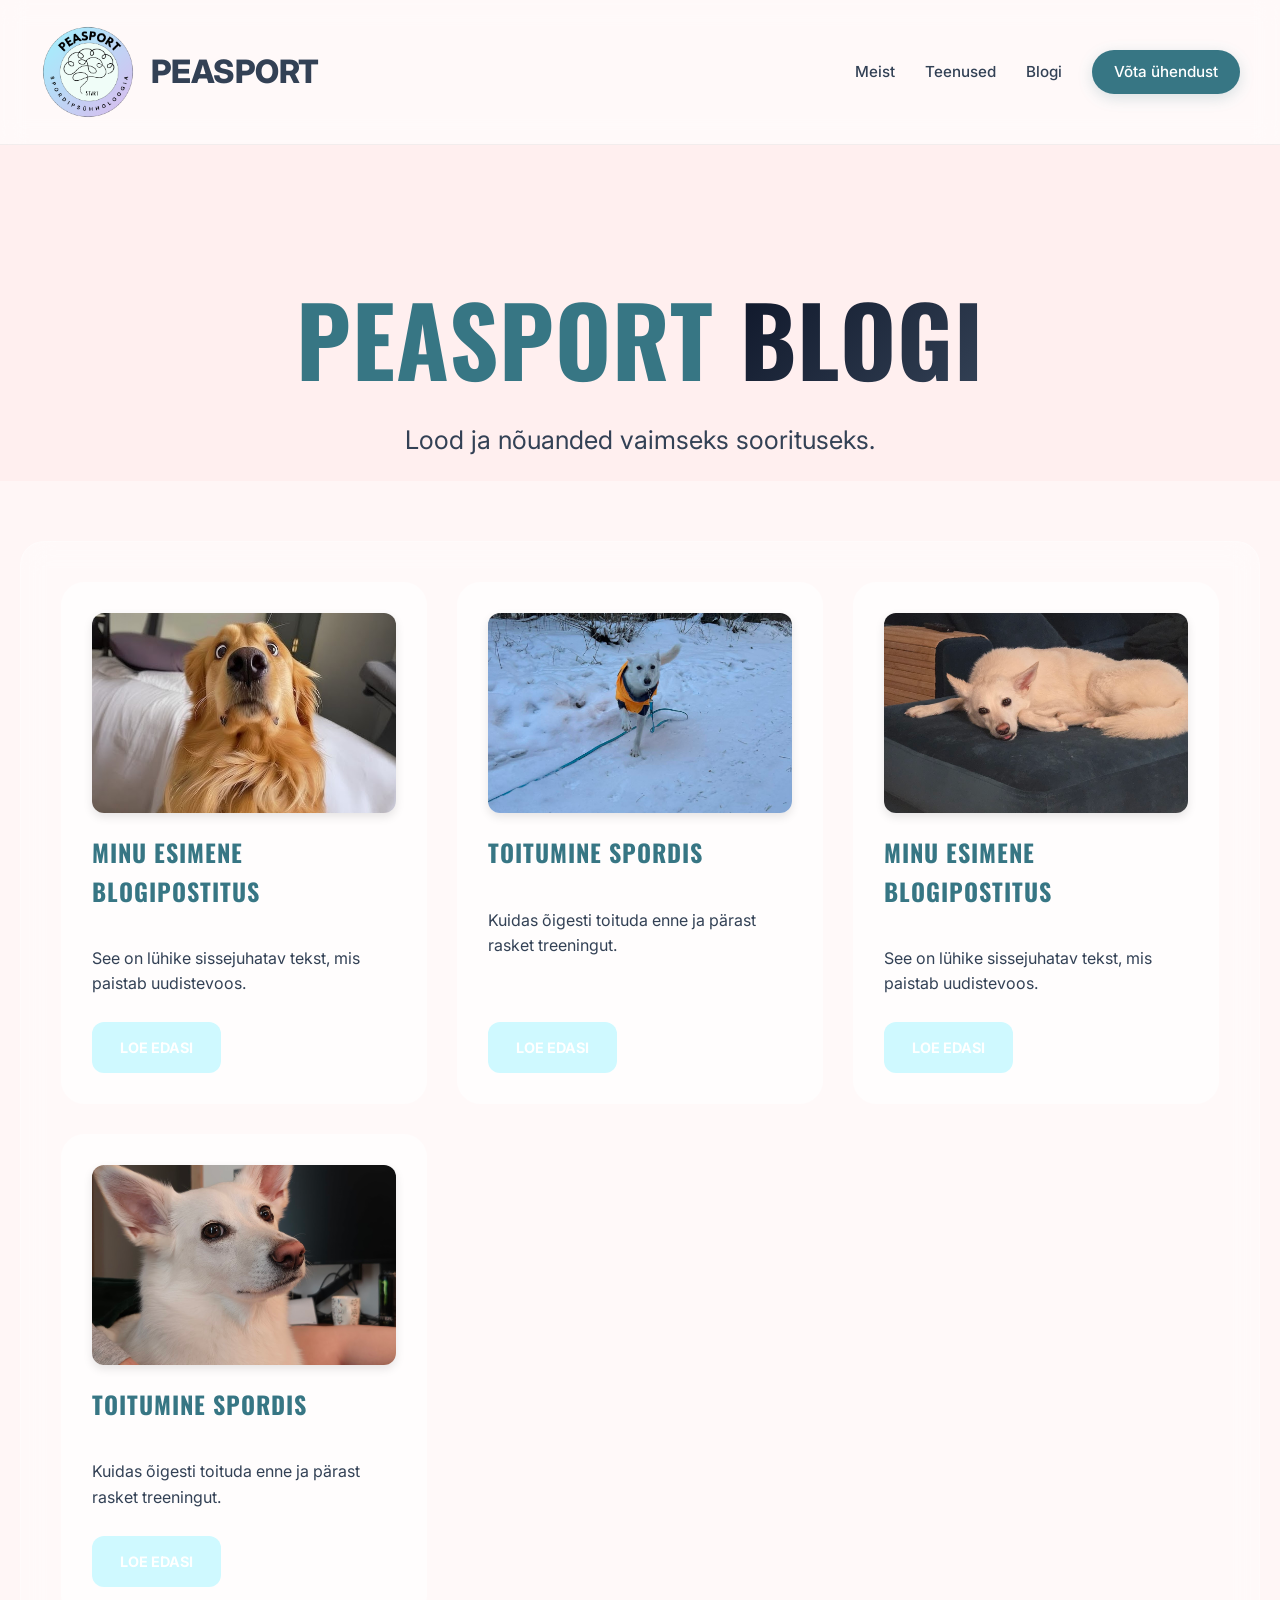
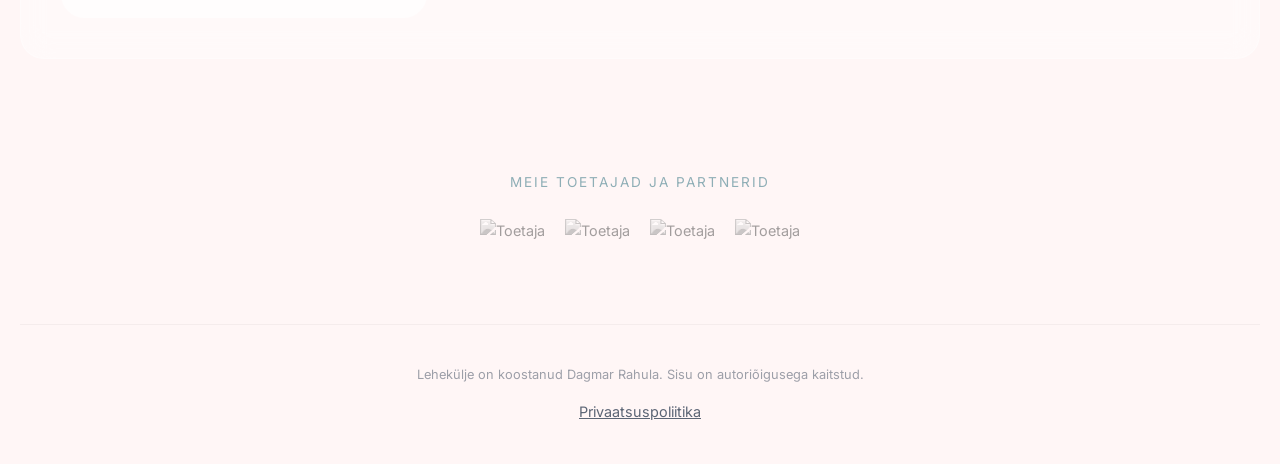
==== commit f3464755: "Teenused prototüüp" ====
--- a/blogi.html
+++ b/blogi.html
@@ -14,8 +14,9 @@
         </a>
         <div class="nav-right">
             <a href="meist.html">Meist</a>
+            <a href="teenused.html">Teenused</a>
             <a href="blogi.html">Blogi</a>
-            <a href="index.html#kontakt" class="nav-contact-btn">Võta meiega ühendust</a>
+            <a href="index.html#kontakt" class="nav-contact-btn">Võta ühendust</a>
         </div>
     </nav>
 
@@ -43,6 +44,9 @@
             </div>
         </div>
         <p class="copyright">Lehekülje on koostanud Dagmar Rahula. Sisu on autoriõigusega kaitstud.</p>
+        <div class="footer-privacy">
+            <a href="privaatsus.html">Privaatsuspoliitika</a>
+        </div>
     </footer>
     
     <script src="https://cdn.jsdelivr.net/npm/marked/marked.min.js"></script>
--- a/style.css
+++ b/style.css
@@ -776,4 +776,136 @@
 .blog-post-full h1, .blog-post-full h2 {
     margin-top: 40px;
     margin-bottom: 20px;
+}
+
+/* --- TEENUSED: LINEAARNE SCROLL --- */
+.services-list {
+    display: flex;
+    flex-direction: column;
+    gap: 60px;
+    margin-bottom: 80px;
+}
+
+.service-row {
+    display: flex;
+    align-items: center;
+    gap: 50px;
+    background: rgba(255, 255, 255, 0.4);
+    backdrop-filter: blur(15px);
+    padding: 40px;
+    border-radius: 24px;
+    border: 1px solid rgba(255, 255, 255, 0.3);
+    box-shadow: 0 10px 30px rgba(0,0,0,0.05);
+}
+
+/* Vahetab pildi ja teksti asukohta üle ühe */
+.service-row.reverse {
+    flex-direction: row-reverse;
+}
+
+.service-text {
+    flex: 1;
+    text-align: left;
+}
+
+.service-text h2 {
+    font-size: 2rem;
+    margin-top: 0;
+    margin-bottom: 15px;
+}
+
+.service-text p {
+    color: var(--text-main);
+    line-height: 1.7;
+    font-size: 1.05rem;
+}
+
+.service-img-container {
+    flex: 1;
+}
+
+.service-img-container img {
+    width: 100%;
+    height: 350px; /* Fikseeritud kõrgus, et pildid oleks ühesugused */
+    object-fit: cover;
+    border-radius: 16px;
+    box-shadow: 0 8px 20px rgba(0,0,0,0.1);
+}
+
+/* Mobiilivaade: Lükkab asjad alati üksteise alla (pilt peal, tekst all) */
+@media (max-width: 900px) {
+    .service-row, .service-row.reverse {
+        flex-direction: column;
+        gap: 30px;
+        padding: 30px;
+    }
+    .service-img-container img {
+        height: 250px;
+    }
+}
+
+/* --- PRIVAATSUSPOLIITIKA LEHT --- */
+.privacy-section {
+    padding: 20px;
+}
+
+.privacy-container {
+    max-width: 1200px; 
+    margin: 40px auto; 
+    text-align: left; 
+    padding: 60px; 
+    line-height: 1.8; 
+    color: var(--text-main); 
+    backdrop-filter: blur(15px); 
+    background: rgba(255, 255, 255, 0.7); 
+    border-radius: 24px; 
+    border: 1px solid rgba(255, 255, 255, 0.3); 
+    box-shadow: 0 10px 30px rgba(0,0,0,0.05); 
+    font-size: 1.05rem;
+}
+
+.privacy-title {
+    text-align: center; 
+    margin-bottom: 40px; 
+    font-size: 3.5rem;
+}
+
+.privacy-heading {
+    color: var(--brand-dark); 
+    margin-top: 40px; 
+    margin-bottom: 15px;
+}
+
+.privacy-text {
+    margin-bottom: 20px;
+}
+
+.privacy-list {
+    margin-left: 20px; 
+    margin-bottom: 20px;
+}
+
+/* Privaatsuspoliitika link jaluses */
+.footer-privacy {
+    margin-top: 15px;
+}
+
+.footer-privacy a {
+    color: var(--text-main); /* Teeb lingi nähtavaks (tumedaks) */
+    text-decoration: underline; 
+    font-size: 0.9rem;
+    transition: 0.3s ease;
+}
+
+.footer-privacy a:hover {
+    color: var(--brand-dark);
+}
+
+/* Gradient text (kui seda pole veel mujal failis) */
+.gradient-text {
+    background: linear-gradient(135deg, #0f172a 0%, #334155 100%);
+    -webkit-background-clip: text;
+    -webkit-text-fill-color: transparent;
+    background-clip: text;
+    text-fill-color: transparent;
 }
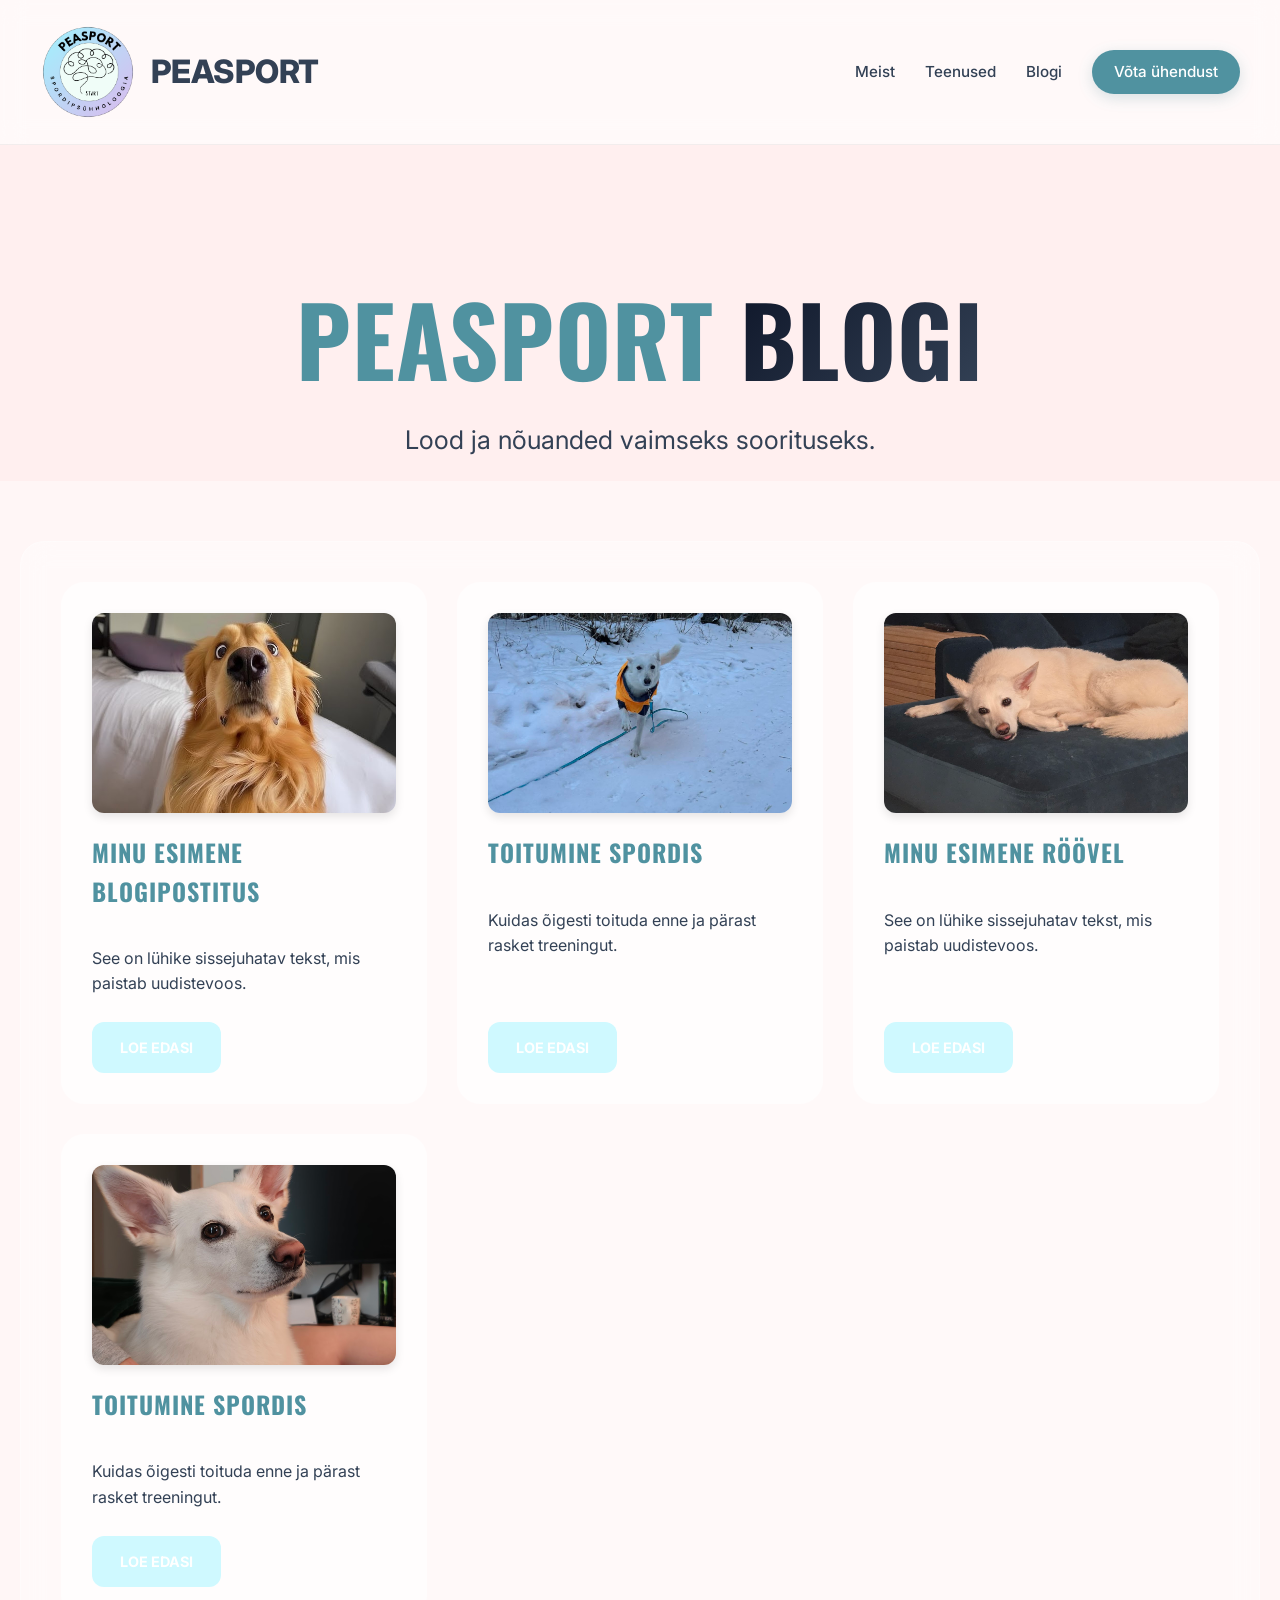
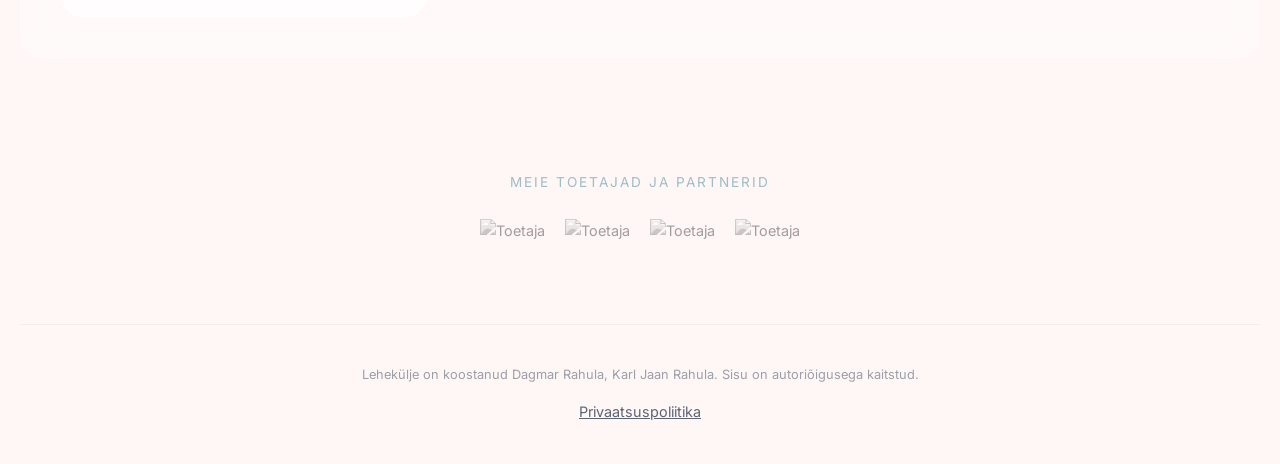
==== commit baaf0fd6: "Correcting information" ====
--- a/blogi.html
+++ b/blogi.html
@@ -43,7 +43,7 @@
                 <img src="assets/img/toetaja.png" alt="Toetaja">
             </div>
         </div>
-        <p class="copyright">Lehekülje on koostanud Dagmar Rahula. Sisu on autoriõigusega kaitstud.</p>
+        <p class="copyright">Lehekülje on koostanud Dagmar Rahula, Karl Jaan Rahula. Sisu on autoriõigusega kaitstud.</p>
         <div class="footer-privacy">
             <a href="privaatsus.html">Privaatsuspoliitika</a>
         </div>
--- a/style.css
+++ b/style.css
@@ -4,7 +4,7 @@
 :root {
     --primary-blue: #cff9ff;
     --primary-pink: #f0d8fd;
-    --brand-dark: #377684;
+    --brand-dark: #5092a0;
     --text-main: #334155;
     --bg-gradient: rgba(255, 197, 197, 0.15);
 }
